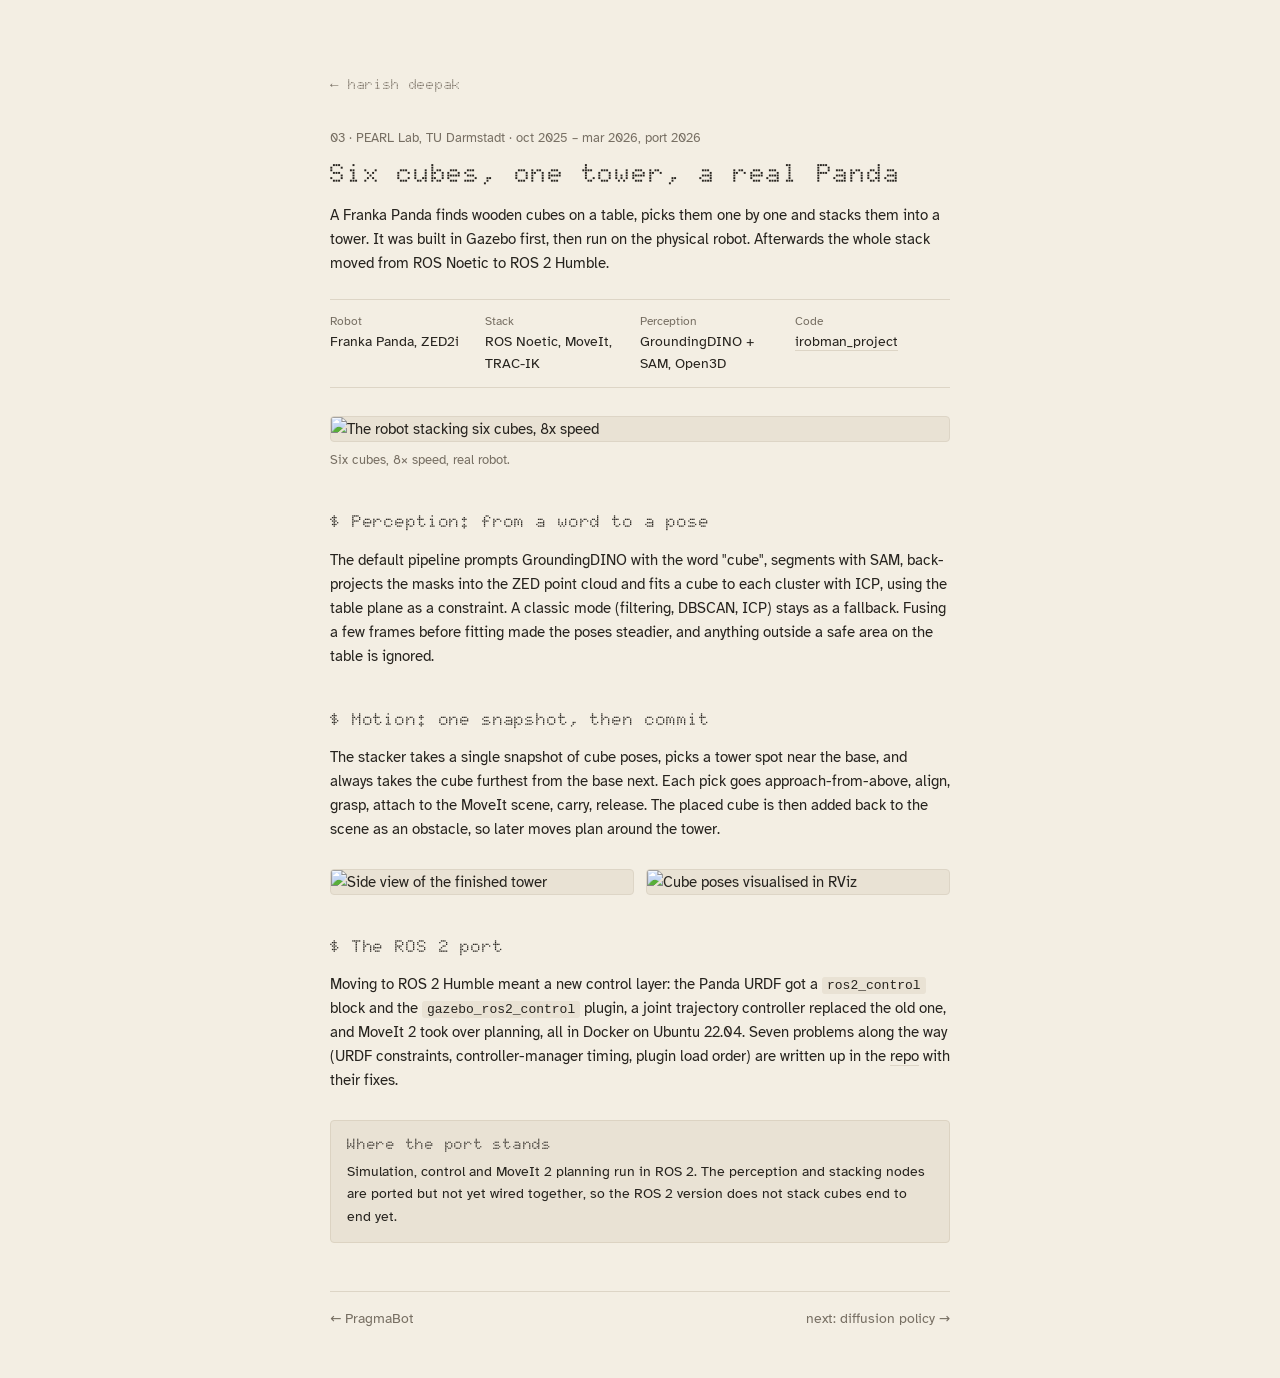
==== projects/cube-stacking.html @ 78b7ae21 "Rebuild portfolio: single-column terminal style, project case studies, now section" ====
<!doctype html>
<html lang="en">
<head>
<meta charset="utf-8">
<meta name="viewport" content="width=device-width, initial-scale=1">
<title>Cube stacking and the ROS 2 port — Harish Deepak</title>
<meta name="description" content="Vision-based cube stacking on a real Franka Panda with ROS Noetic and MoveIt, then ported to ROS 2 Humble.">
<link rel="preconnect" href="https://fonts.googleapis.com">
<link rel="preconnect" href="https://fonts.gstatic.com" crossorigin>
<link href="https://fonts.googleapis.com/css2?family=Atkinson+Hyperlegible:ital,wght@0,400;0,700;1,400&family=Doto:wght@700&display=swap" rel="stylesheet">
<link rel="stylesheet" href="../style.css">
</head>
<body>
<main class="page">
  <a class="back" href="../">← harish deepak</a>

  <div class="narrow">
    <div class="case-head">
      <div class="kicker">03 · PEARL Lab, TU Darmstadt · oct 2025 – mar 2026, port 2026</div>
      <h1>Six cubes, one tower, a real Panda</h1>
      <p class="lede">A Franka Panda finds wooden cubes on a table, picks them one by one and stacks them into a tower. It was
        built in Gazebo first, then run on the physical robot. Afterwards the whole stack moved from ROS Noetic to ROS&nbsp;2 Humble.</p>
      <dl class="facts">
        <div><dt>Robot</dt><dd>Franka Panda, ZED2i</dd></div>
        <div><dt>Stack</dt><dd>ROS Noetic, MoveIt, TRAC-IK</dd></div>
        <div><dt>Perception</dt><dd>GroundingDINO + SAM, Open3D</dd></div>
        <div><dt>Code</dt><dd><a href="https://github.com/HarishDeepak/irobman_project">irobman_project</a></dd></div>
      </dl>
    </div>
  </div>

  <figure class="shot">
    <img src="https://raw.githubusercontent.com/HarishDeepak/irobman_project/main/media/stacking_demo.gif" alt="The robot stacking six cubes, 8x speed" loading="lazy">
    <figcaption>Six cubes, 8× speed, real robot.</figcaption>
  </figure>

  <div class="narrow prose">
    <h2>Perception: from a word to a pose</h2>
    <p>The default pipeline prompts GroundingDINO with the word "cube", segments with SAM, back-projects the masks into the
      ZED point cloud and fits a cube to each cluster with ICP, using the table plane as a constraint. A classic mode
      (filtering, DBSCAN, ICP) stays as a fallback. Fusing a few frames before fitting made the poses steadier, and anything
      outside a safe area on the table is ignored.</p>

    <h2>Motion: one snapshot, then commit</h2>
    <p>The stacker takes a single snapshot of cube poses, picks a tower spot near the base, and always takes the cube
      furthest from the base next. Each pick goes approach-from-above, align, grasp, attach to the MoveIt scene, carry, release.
      The placed cube is then added back to the scene as an obstacle, so later moves plan around the tower.</p>
  </div>

  <div class="pair shot">
    <img src="https://raw.githubusercontent.com/HarishDeepak/irobman_project/main/media/stacked_cubes_2.jpg" alt="Side view of the finished tower" loading="lazy">
    <img src="https://raw.githubusercontent.com/HarishDeepak/irobman_project/main/media/rviz_visualization.gif" alt="Cube poses visualised in RViz" loading="lazy">
  </div>

  <div class="narrow prose">
    <h2>The ROS&nbsp;2 port</h2>
    <p>Moving to ROS&nbsp;2 Humble meant a new control layer: the Panda URDF got a <code>ros2_control</code> block and the
      <code>gazebo_ros2_control</code> plugin, a joint trajectory controller replaced the old one, and MoveIt&nbsp;2 took over
      planning, all in Docker on Ubuntu 22.04. Seven problems along the way (URDF constraints, controller-manager timing,
      plugin load order) are written up in the <a href="https://github.com/HarishDeepak/IRM-ROS2-Port">repo</a> with their fixes.</p>

    <div class="honest">
      <h3>Where the port stands</h3>
      <p>Simulation, control and MoveIt&nbsp;2 planning run in ROS&nbsp;2. The perception and stacking nodes are ported but not
        yet wired together, so the ROS&nbsp;2 version does not stack cubes end to end yet.</p>
    </div>
  </div>

  <div class="next"><a href="pragmabot-fr3.html">← PragmaBot</a><a href="diffusion-policy.html">next: diffusion policy →</a></div>
</main>
</body>
</html>
---- style.css ----
:root {
  --bg: #f3eee3;
  --ink: #26231e;
  --muted: #776f63;
  --rule: #ddd5c6;
  --chip: #e9e2d4;
  --chip-line: #dcd3c2;
  --accent: #1f6b5e;
  --signal: var(--accent);
  --pixel: "Doto", ui-monospace, monospace;
  --sans: "Atkinson Hyperlegible", system-ui, sans-serif;
}
@media (prefers-color-scheme: dark) {
  :root {
    --bg: #1a1916;
    --ink: #e9e4d8;
    --muted: #9b9384;
    --rule: #34312b;
    --chip: #25231f;
    --chip-line: #36332c;
    --accent: #6cc4b2;
  }
}
* { box-sizing: border-box; }
html { -webkit-text-size-adjust: 100%; }
body { margin: 0; background: var(--bg); color: var(--ink); font: 15px/1.6 var(--sans); }
a { color: inherit; text-decoration: none; }
a:hover { color: var(--accent); }
img, video { max-width: 100%; display: block; }

.page { max-width: 660px; margin: 0 auto; padding: 72px 20px 48px; }

/* header */
.name { font: 700 22px/1.2 var(--pixel); letter-spacing: .04em; margin: 0; }
.role { color: var(--muted); margin: 2px 0 24px; }
.intro p { margin: 0 0 6px; }

/* sections */
h2.sec { font: 700 18px/1 var(--pixel); letter-spacing: .06em; margin: 56px 0 18px; display: flex; justify-content: space-between; align-items: baseline; }
h2.sec small { font: 13px var(--sans); color: var(--muted); letter-spacing: 0; }
.lead { color: var(--muted); margin: -6px 0 14px; }

/* timeline */
.timeline { list-style: none; margin: 0; padding: 0; }
.timeline li { position: relative; padding: 0 0 22px 24px; border-left: 1px solid var(--rule); margin-left: 5px; }
.timeline li:last-child { padding-bottom: 4px; }
.timeline li::before { content: ""; position: absolute; left: -6px; top: 6px; width: 9px; height: 9px; border-radius: 50%; border: 1px solid var(--muted); background: var(--bg); }
.timeline li.now::before { background: var(--ink); border-color: var(--ink); }
.row { display: flex; justify-content: space-between; gap: 16px; }
.row .when { color: var(--muted); font-size: 13px; white-space: nowrap; font-variant-numeric: tabular-nums; }
.timeline b { font-weight: 700; }
.timeline i { display: block; color: var(--muted); }
.timeline .note { color: var(--muted); font-size: 13px; }

/* > rows */
.items { list-style: none; margin: 0; padding: 0; }
.items > li { margin-bottom: 14px; }
.items .t { font-weight: 700; }
.items .t::before { content: "› "; color: var(--muted); font-weight: 400; }
.items .d { color: var(--muted); font-size: 13.5px; }

/* projects as expandable rows */
details { margin-bottom: 14px; }
summary { list-style: none; cursor: pointer; }
summary::-webkit-details-marker { display: none; }
summary .t { font-weight: 700; }
summary .t::before { content: "›"; color: var(--muted); font-weight: 400; display: inline-block; margin-right: 6px; transition: transform .15s; }
details[open] summary .t::before { transform: rotate(90deg); }
summary .d { display: block; color: var(--muted); font-size: 13.5px; }
summary .when { font-size: 13px; color: var(--muted); }
summary:hover .t { color: var(--accent); }
.open { margin: 12px 0 8px 12px; padding-left: 14px; border-left: 1px solid var(--rule); }
.open img { border: 1px solid var(--rule); border-radius: 4px; margin-bottom: 10px; background: var(--chip); }
.open p { margin: 0 0 8px; font-size: 14px; }
.res { font-size: 13.5px; }
.res b { color: var(--accent); font-variant-numeric: tabular-nums; }
.links { font-size: 13px; color: var(--muted); }
.links a { margin-right: 14px; border-bottom: 1px solid var(--rule); }

/* chips */
.chips { display: flex; flex-wrap: wrap; gap: 8px; }
.chips span, .chips a { background: var(--chip); border: 1px solid var(--chip-line); border-radius: 4px; padding: 4px 10px; font-size: 13px; }
.chips a:hover { border-color: var(--accent); }

footer { margin-top: 64px; padding-top: 16px; border-top: 1px solid var(--rule); color: var(--muted); font-size: 13px; }

/* case-study pages */
.back { font: 700 14px var(--pixel); letter-spacing: .05em; color: var(--muted); }
.case-head { margin: 32px 0 8px; }
.case-head .kicker { color: var(--muted); font-size: 13px; }
.case-head h1 { font: 700 26px/1.25 var(--pixel); letter-spacing: .03em; margin: 8px 0 14px; }
.case-head .lede { margin: 0; }
.facts { display: grid; grid-template-columns: repeat(auto-fit, minmax(130px, 1fr)); margin: 24px 0 0; padding: 12px 0; border-top: 1px solid var(--rule); border-bottom: 1px solid var(--rule); }
.facts div { padding-right: 12px; font-size: 13.5px; }
.facts dt { color: var(--muted); font-size: 12px; }
.facts dd { margin: 0; }
.facts a, .prose a { border-bottom: 1px solid var(--rule); }
.prose h2 { font: 700 17px/1.3 var(--pixel); letter-spacing: .05em; margin: 40px 0 10px; }
.prose h2::before { content: "$ "; }
.prose code { font: 13px ui-monospace, monospace; background: var(--chip); padding: 1px 5px; border-radius: 3px; }
.prose ul { padding-left: 18px; }
.shot { margin: 28px 0; }
.shot img, .shot svg { border: 1px solid var(--rule); border-radius: 4px; background: var(--chip); }
.shot figcaption { color: var(--muted); font-size: 13px; margin-top: 8px; }
.pair { display: grid; grid-template-columns: 1fr 1fr; gap: 12px; }
.numbers { width: 100%; border-collapse: collapse; margin: 14px 0; font-size: 14px; }
.numbers th, .numbers td { text-align: left; padding: 8px 10px 8px 0; border-bottom: 1px solid var(--rule); vertical-align: top; }
.numbers th { color: var(--muted); font-weight: 400; font-size: 12.5px; }
.numbers td.v { color: var(--accent); font-variant-numeric: tabular-nums; }
.honest { border: 1px solid var(--chip-line); background: var(--chip); border-radius: 4px; padding: 14px 16px; margin: 28px 0; }
.honest h3 { font: 700 15px var(--pixel); letter-spacing: .05em; margin: 0 0 8px; }
.honest p { margin: 0 0 6px; font-size: 14px; }
.honest p:last-child { margin: 0; }
.next { display: flex; justify-content: space-between; gap: 12px; margin-top: 48px; padding-top: 16px; border-top: 1px solid var(--rule); font-size: 13.5px; color: var(--muted); }

@media (max-width: 520px) {
  .page { padding: 48px 16px 40px; }
  .row { flex-direction: column; gap: 0; }
  .pair { grid-template-columns: 1fr; }
}
@media (prefers-reduced-motion: reduce) { * { transition: none !important; } }
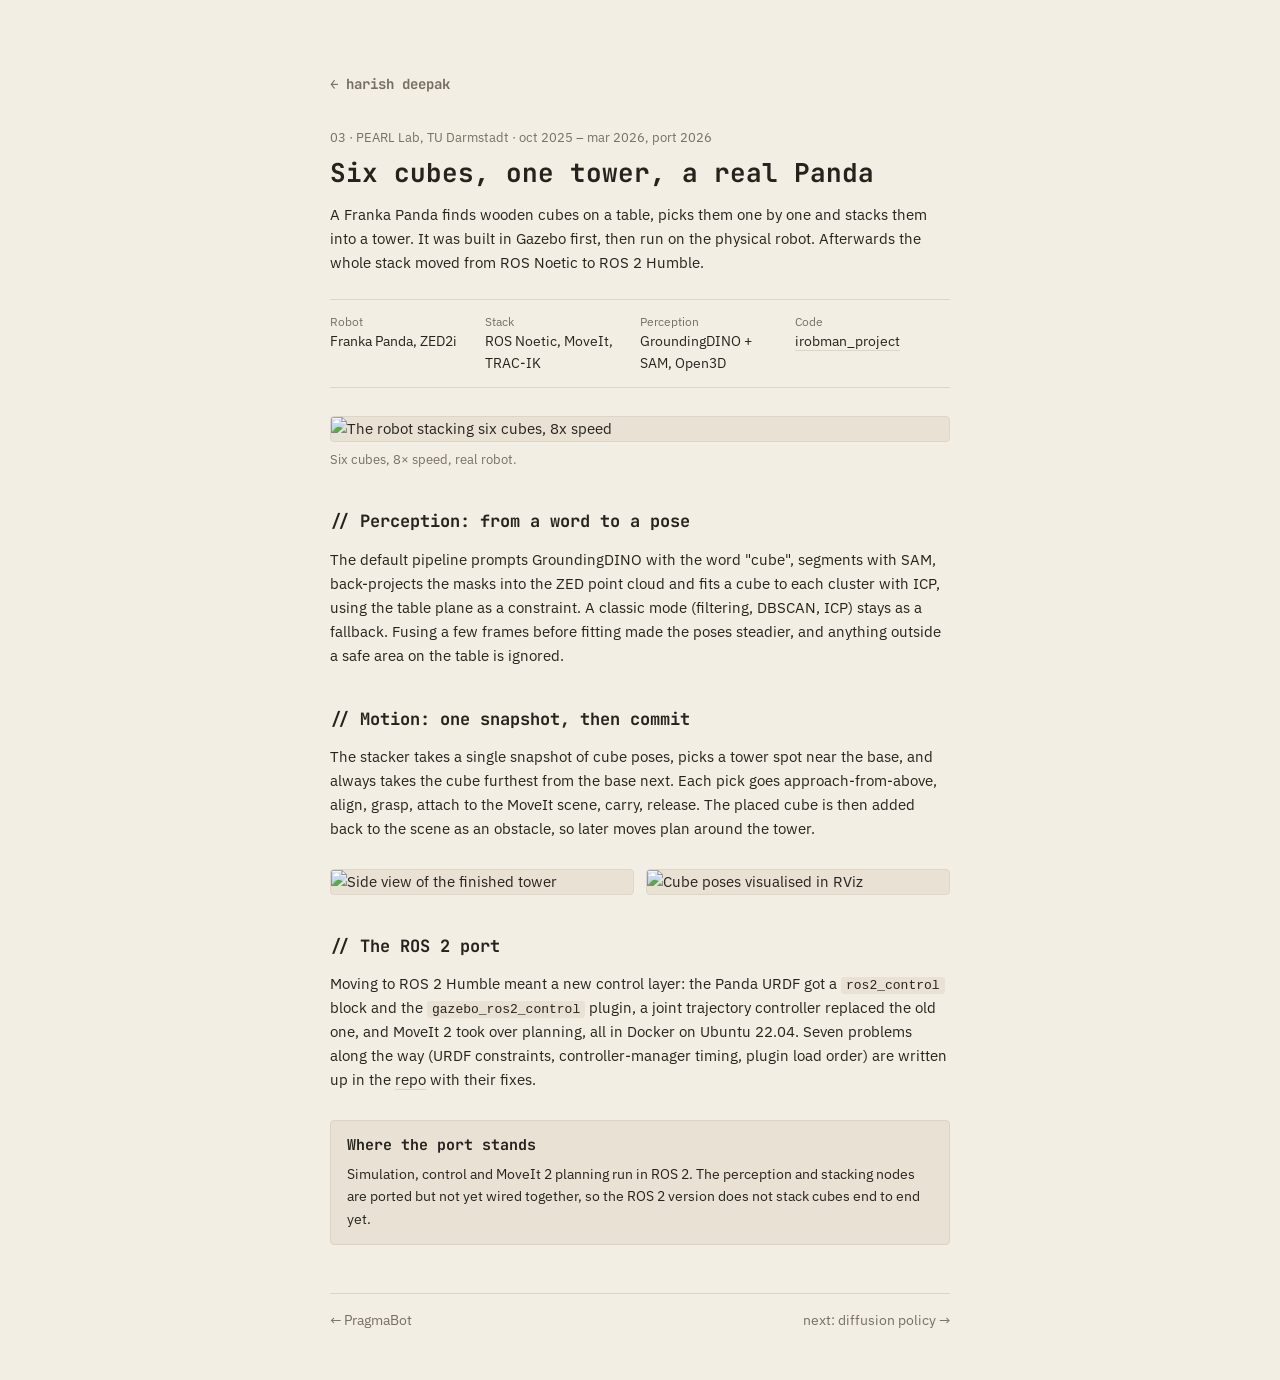
==== commit b86f329f: "Own fonts and wording: JetBrains Mono + IBM Plex Sans, // section markers" ====
--- a/projects/cube-stacking.html
+++ b/projects/cube-stacking.html
@@ -7,7 +7,7 @@
 <meta name="description" content="Vision-based cube stacking on a real Franka Panda with ROS Noetic and MoveIt, then ported to ROS 2 Humble.">
 <link rel="preconnect" href="https://fonts.googleapis.com">
 <link rel="preconnect" href="https://fonts.gstatic.com" crossorigin>
-<link href="https://fonts.googleapis.com/css2?family=Atkinson+Hyperlegible:ital,wght@0,400;0,700;1,400&family=Doto:wght@700&display=swap" rel="stylesheet">
+<link href="https://fonts.googleapis.com/css2?family=IBM+Plex+Sans:ital,wght,400;0,600;1,400&family=JetBrains+Mono:wght;700&display=swap" rel="stylesheet">
 <link rel="stylesheet" href="../style.css">
 </head>
 <body>
--- a/style.css
+++ b/style.css
@@ -7,8 +7,8 @@
   --chip-line: #dcd3c2;
   --accent: #1f6b5e;
   --signal: var(--accent);
-  --pixel: "Doto", ui-monospace, monospace;
-  --sans: "Atkinson Hyperlegible", system-ui, sans-serif;
+  --pixel: "JetBrains Mono", ui-monospace, monospace;
+  --sans: "IBM Plex Sans", system-ui, sans-serif;
 }
 @media (prefers-color-scheme: dark) {
   :root {
@@ -31,12 +31,12 @@
 .page { max-width: 660px; margin: 0 auto; padding: 72px 20px 48px; }
 
 /* header */
-.name { font: 700 22px/1.2 var(--pixel); letter-spacing: .04em; margin: 0; }
+.name { font: 700 22px/1.2 var(--pixel);  margin: 0; }
 .role { color: var(--muted); margin: 2px 0 24px; }
 .intro p { margin: 0 0 6px; }
 
 /* sections */
-h2.sec { font: 700 18px/1 var(--pixel); letter-spacing: .06em; margin: 56px 0 18px; display: flex; justify-content: space-between; align-items: baseline; }
+h2.sec { font: 700 18px/1 var(--pixel);  margin: 56px 0 18px; display: flex; justify-content: space-between; align-items: baseline; }
 h2.sec small { font: 13px var(--sans); color: var(--muted); letter-spacing: 0; }
 .lead { color: var(--muted); margin: -6px 0 14px; }
 
@@ -48,14 +48,14 @@
 .timeline li.now::before { background: var(--ink); border-color: var(--ink); }
 .row { display: flex; justify-content: space-between; gap: 16px; }
 .row .when { color: var(--muted); font-size: 13px; white-space: nowrap; font-variant-numeric: tabular-nums; }
-.timeline b { font-weight: 700; }
+.timeline b { font-weight: 600; }
 .timeline i { display: block; color: var(--muted); }
 .timeline .note { color: var(--muted); font-size: 13px; }
 
 /* > rows */
 .items { list-style: none; margin: 0; padding: 0; }
 .items > li { margin-bottom: 14px; }
-.items .t { font-weight: 700; }
+.items .t { font-weight: 600; }
 .items .t::before { content: "› "; color: var(--muted); font-weight: 400; }
 .items .d { color: var(--muted); font-size: 13.5px; }
 
@@ -63,7 +63,7 @@
 details { margin-bottom: 14px; }
 summary { list-style: none; cursor: pointer; }
 summary::-webkit-details-marker { display: none; }
-summary .t { font-weight: 700; }
+summary .t { font-weight: 600; }
 summary .t::before { content: "›"; color: var(--muted); font-weight: 400; display: inline-block; margin-right: 6px; transition: transform .15s; }
 details[open] summary .t::before { transform: rotate(90deg); }
 summary .d { display: block; color: var(--muted); font-size: 13.5px; }
@@ -85,18 +85,18 @@
 footer { margin-top: 64px; padding-top: 16px; border-top: 1px solid var(--rule); color: var(--muted); font-size: 13px; }
 
 /* case-study pages */
-.back { font: 700 14px var(--pixel); letter-spacing: .05em; color: var(--muted); }
+.back { font: 700 14px var(--pixel);  color: var(--muted); }
 .case-head { margin: 32px 0 8px; }
 .case-head .kicker { color: var(--muted); font-size: 13px; }
-.case-head h1 { font: 700 26px/1.25 var(--pixel); letter-spacing: .03em; margin: 8px 0 14px; }
+.case-head h1 { font: 700 26px/1.25 var(--pixel);  margin: 8px 0 14px; }
 .case-head .lede { margin: 0; }
 .facts { display: grid; grid-template-columns: repeat(auto-fit, minmax(130px, 1fr)); margin: 24px 0 0; padding: 12px 0; border-top: 1px solid var(--rule); border-bottom: 1px solid var(--rule); }
 .facts div { padding-right: 12px; font-size: 13.5px; }
 .facts dt { color: var(--muted); font-size: 12px; }
 .facts dd { margin: 0; }
 .facts a, .prose a { border-bottom: 1px solid var(--rule); }
-.prose h2 { font: 700 17px/1.3 var(--pixel); letter-spacing: .05em; margin: 40px 0 10px; }
-.prose h2::before { content: "$ "; }
+.prose h2 { font: 700 17px/1.3 var(--pixel);  margin: 40px 0 10px; }
+.prose h2::before { content: "// "; }
 .prose code { font: 13px ui-monospace, monospace; background: var(--chip); padding: 1px 5px; border-radius: 3px; }
 .prose ul { padding-left: 18px; }
 .shot { margin: 28px 0; }
@@ -108,7 +108,7 @@
 .numbers th { color: var(--muted); font-weight: 400; font-size: 12.5px; }
 .numbers td.v { color: var(--accent); font-variant-numeric: tabular-nums; }
 .honest { border: 1px solid var(--chip-line); background: var(--chip); border-radius: 4px; padding: 14px 16px; margin: 28px 0; }
-.honest h3 { font: 700 15px var(--pixel); letter-spacing: .05em; margin: 0 0 8px; }
+.honest h3 { font: 700 15px var(--pixel);  margin: 0 0 8px; }
 .honest p { margin: 0 0 6px; font-size: 14px; }
 .honest p:last-child { margin: 0; }
 .next { display: flex; justify-content: space-between; gap: 12px; margin-top: 48px; padding-top: 16px; border-top: 1px solid var(--rule); font-size: 13.5px; color: var(--muted); }
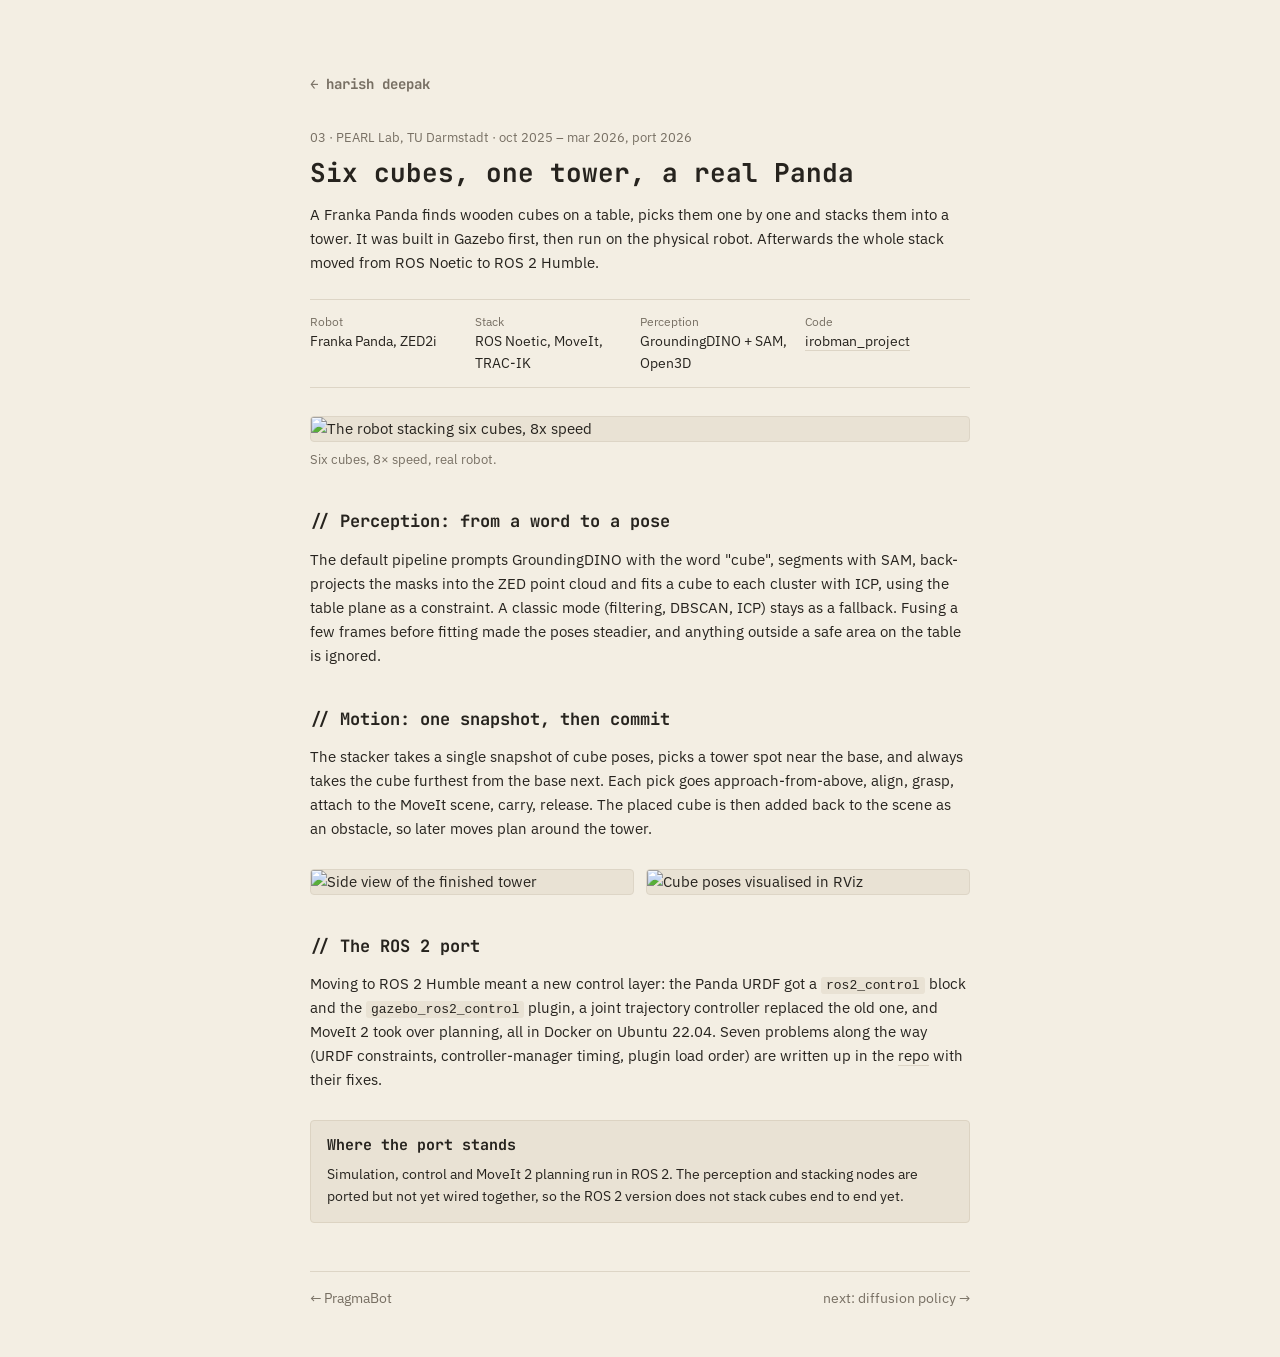
==== commit 3212c351: "Project cards with media, more-projects list, intro with contact; fix font URL" ====
--- a/projects/cube-stacking.html
+++ b/projects/cube-stacking.html
@@ -7,7 +7,7 @@
 <meta name="description" content="Vision-based cube stacking on a real Franka Panda with ROS Noetic and MoveIt, then ported to ROS 2 Humble.">
 <link rel="preconnect" href="https://fonts.googleapis.com">
 <link rel="preconnect" href="https://fonts.gstatic.com" crossorigin>
-<link href="https://fonts.googleapis.com/css2?family=IBM+Plex+Sans:ital,wght,400;0,600;1,400&family=JetBrains+Mono:wght;700&display=swap" rel="stylesheet">
+<link href="https://fonts.googleapis.com/css2?family=IBM+Plex+Sans:ital,wght@0,400;0,600;1,400&family=JetBrains+Mono:wght@500;700&display=swap" rel="stylesheet">
 <link rel="stylesheet" href="../style.css">
 </head>
 <body>
--- a/style.css
+++ b/style.css
@@ -28,7 +28,7 @@
 a:hover { color: var(--accent); }
 img, video { max-width: 100%; display: block; }
 
-.page { max-width: 660px; margin: 0 auto; padding: 72px 20px 48px; }
+.page { max-width: 700px; margin: 0 auto; padding: 72px 20px 48px; }
 
 /* header */
 .name { font: 700 22px/1.2 var(--pixel);  margin: 0; }
@@ -59,23 +59,22 @@
 .items .t::before { content: "› "; color: var(--muted); font-weight: 400; }
 .items .d { color: var(--muted); font-size: 13.5px; }
 
-/* projects as expandable rows */
-details { margin-bottom: 14px; }
-summary { list-style: none; cursor: pointer; }
-summary::-webkit-details-marker { display: none; }
-summary .t { font-weight: 600; }
-summary .t::before { content: "›"; color: var(--muted); font-weight: 400; display: inline-block; margin-right: 6px; transition: transform .15s; }
-details[open] summary .t::before { transform: rotate(90deg); }
-summary .d { display: block; color: var(--muted); font-size: 13.5px; }
-summary .when { font-size: 13px; color: var(--muted); }
-summary:hover .t { color: var(--accent); }
-.open { margin: 12px 0 8px 12px; padding-left: 14px; border-left: 1px solid var(--rule); }
-.open img { border: 1px solid var(--rule); border-radius: 4px; margin-bottom: 10px; background: var(--chip); }
-.open p { margin: 0 0 8px; font-size: 14px; }
-.res { font-size: 13.5px; }
-.res b { color: var(--accent); font-variant-numeric: tabular-nums; }
-.links { font-size: 13px; color: var(--muted); }
-.links a { margin-right: 14px; border-bottom: 1px solid var(--rule); }
+/* project cards */
+.cards { display: grid; grid-template-columns: 1fr 1fr; gap: 28px 20px; }
+.card { display: block; }
+.thumb { aspect-ratio: 16/10; overflow: hidden; border-radius: 6px; border: 1px solid var(--rule); background: var(--chip); margin-bottom: 10px; color: var(--ink); }
+.thumb img { width: 100%; height: 100%; object-fit: cover; transition: transform .3s; }
+.thumb img.contain { object-fit: contain; }
+.thumb.light { background: #fff; }
+.thumb svg { width: 100%; height: 100%; }
+.card:hover .thumb img { transform: scale(1.02); }
+.ct { font-weight: 600; }
+.card:hover .ct { color: var(--accent); }
+.card p { margin: 2px 0 0; color: var(--muted); font-size: 13.5px; }
+.card p.res { color: var(--ink); }
+.res b { color: var(--accent); font-weight: 600; font-variant-numeric: tabular-nums; }
+.intro a.u, a.u { border-bottom: 1px solid var(--rule); }
+a.t:hover { color: var(--accent); }
 
 /* chips */
 .chips { display: flex; flex-wrap: wrap; gap: 8px; }
@@ -116,6 +115,6 @@
 @media (max-width: 520px) {
   .page { padding: 48px 16px 40px; }
   .row { flex-direction: column; gap: 0; }
-  .pair { grid-template-columns: 1fr; }
+  .pair, .cards { grid-template-columns: 1fr; }
 }
 @media (prefers-reduced-motion: reduce) { * { transition: none !important; } }
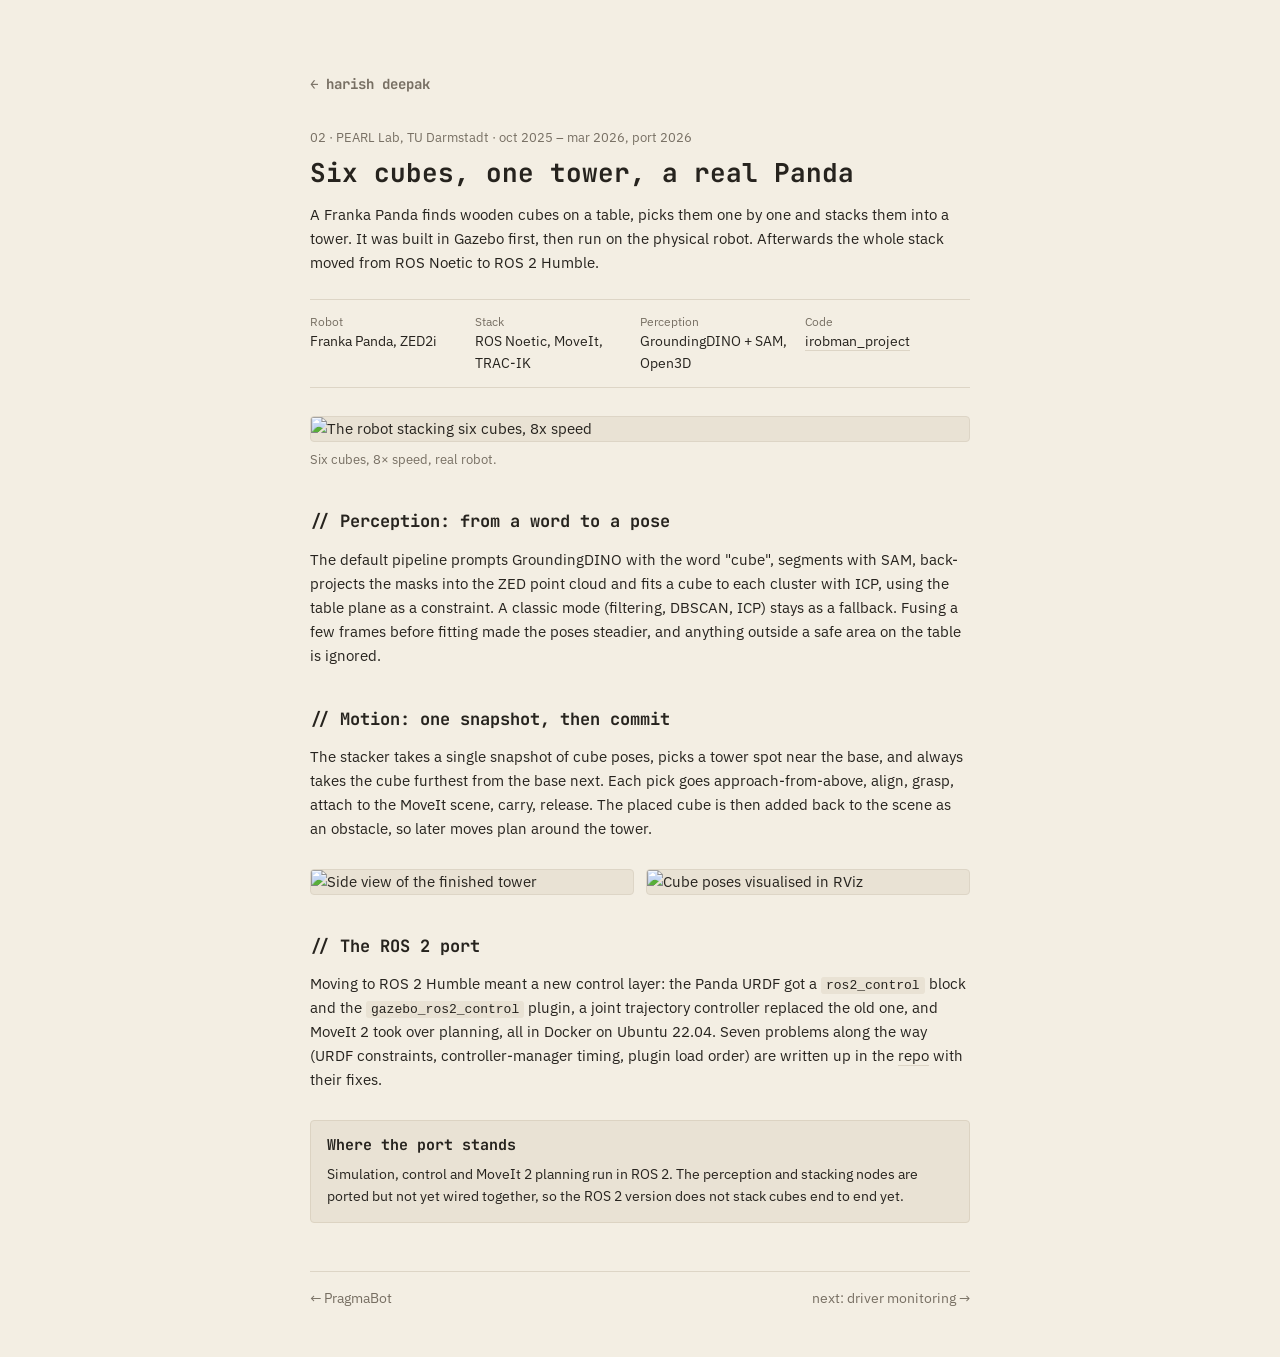
==== commit e6bd492a: "Driver bench third, no face footage" ====
--- a/projects/cube-stacking.html
+++ b/projects/cube-stacking.html
@@ -16,7 +16,7 @@
 
   <div class="narrow">
     <div class="case-head">
-      <div class="kicker">03 · PEARL Lab, TU Darmstadt · oct 2025 – mar 2026, port 2026</div>
+      <div class="kicker">02 · PEARL Lab, TU Darmstadt · oct 2025 – mar 2026, port 2026</div>
       <h1>Six cubes, one tower, a real Panda</h1>
       <p class="lede">A Franka Panda finds wooden cubes on a table, picks them one by one and stacks them into a tower. It was
         built in Gazebo first, then run on the physical robot. Afterwards the whole stack moved from ROS Noetic to ROS&nbsp;2 Humble.</p>
@@ -66,7 +66,7 @@
     </div>
   </div>
 
-  <div class="next"><a href="pragmabot-fr3.html">← PragmaBot</a><a href="diffusion-policy.html">next: diffusion policy →</a></div>
+  <div class="next"><a href="pragmabot-fr3.html">← PragmaBot</a><a href="driver-monitoring.html">next: driver monitoring →</a></div>
 </main>
 </body>
 </html>
